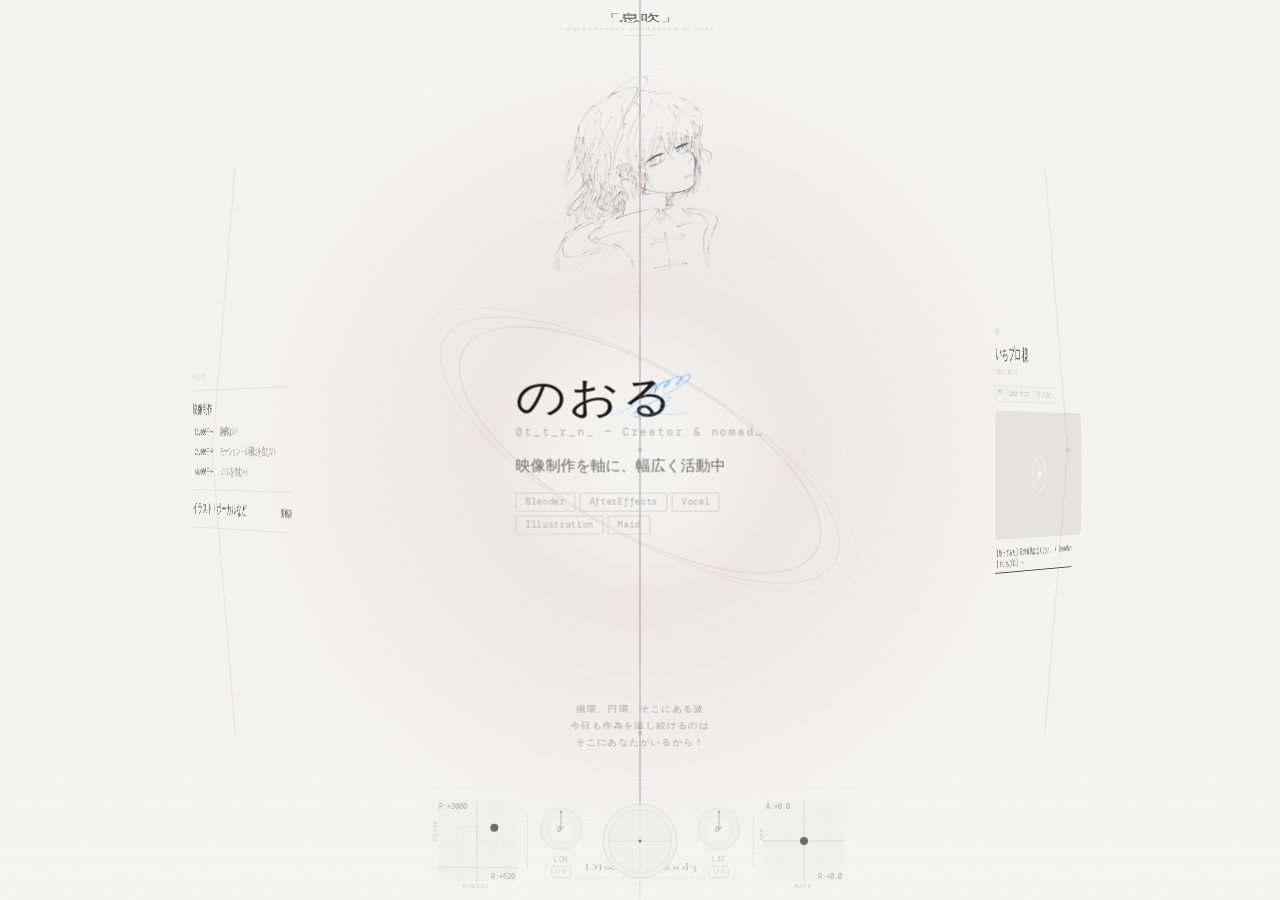
==== v/2026-04/index.html @ 6c4d7ab5 "メニュー（ダイヤルと流れ星）・実績一覧・依頼・相談・旧版を追加 - menu.js：右上の MENU ダイヤルを押すと、流れ星が画面の外から飛んできてダイヤルをくぐり、   跡に沿って項目（息吹・実績" ====
<!doctype html>
<html lang="ja">

<head>
  <meta charset="UTF-8" />
  <meta name="viewport" content="width=device-width,initial-scale=1,maximum-scale=1,user-scalable=no" />
  <title>のおる — portfolio & info</title>
  <meta name="description" content="映像制作を軸に、幅広く活動中のクリエイター「のおる」のウェブサイトです。" />

  <!-- OGP / Facebook -->
  <meta property="og:type" content="website" />
  <meta property="og:url" content="https://nolqe.github.io/Ivky/" />
  <meta property="og:title" content="のおる — portfolio & info" />
  <meta property="og:description" content="映像制作を軸に、幅広く活動中のクリエイター「のおる」のウェブサイトです。" />
  <meta property="og:image" content="https://nolqe.github.io/Ivky/images/ivky.png" />

  <!-- Twitter -->
  <meta name="twitter:card" content="summary_large_image" />
  <meta name="twitter:url" content="https://nolqe.github.io/Ivky/" />
  <meta name="twitter:title" content="のおる — portfolio & info" />
  <meta name="twitter:description" content="映像制作を軸に、幅広く活動中のクリエイター「のおる」のウェブサイトです。" />
  <meta name="twitter:image" content="https://nolqe.github.io/Ivky/images/ivky.png" />
  <style>
    @import url("https://fonts.googleapis.com/css2?family=Cormorant+Garamond:ital,wght@0,300;0,400;0,500;1,300&family=DM+Mono:wght@300;400&family=Playfair+Display:wght@400;500&display=swap");

    @font-face {
      font-family: 'Aozora Mincho Thin';
      src: url('https://cdn.leafscape.be/aozoramincho/AozoraMinchoThin_web.woff2') format('woff2');
      font-display: swap;
    }

    * {
      margin: 0;
      padding: 0;
      box-sizing: border-box;
    }

    :root {
      --bg: #f4f4f2;
      --bg2: #eeeee9;
      --border: #d4d4d0;
      --border2: #e2e2dd;
      --text: #181816;
      --text2: #6a6a65;
      --text3: #b0b0aa;
      --text4: #c8c8c2;
      --serif: "Cormorant Garamond", serif;
      --mono: "DM Mono", monospace;
    }

    html,
    body {
      background: var(--bg);
      margin: 0;
      padding: 0;
      overflow: hidden;
      height: 100%;
    }

    #app {
      position: relative;
      width: 100%;
      height: 100dvh;
      overflow: hidden;
      background: var(--bg);
      font-family: var(--serif);
      color: var(--text);
      font-size: 15px;
    }

    #app::before {
      content: "";
      position: absolute;
      inset: 0;
      z-index: 999;
      pointer-events: none;
      opacity: 0.028;
      background-image: url("data:image/svg+xml,%3Csvg viewBox='0 0 256 256' xmlns='http://www.w3.org/2000/svg'%3E%3Cfilter id='n'%3E%3CfeTurbulence type='fractalNoise' baseFrequency='0.9' numOctaves='4' stitchTiles='stitch'/%3E%3C/filter%3E%3Crect width='100%25' height='100%25' filter='url(%23n)'/%3E%3C/svg%3E");
      background-size: 128px 128px;
    }

    canvas#bg {
      position: absolute;
      inset: 0;
      width: 100%;
      height: 100%;
      pointer-events: none;
      z-index: 0;
    }

    canvas#connections {
      position: absolute;
      inset: 0;
      width: 100%;
      height: 100%;
      pointer-events: none;
      z-index: 2;
    }

    #sphere-vp {
      position: absolute;
      inset: 0;
      overflow: hidden;
      cursor: grab;
      perspective-origin: 50% 50%;
      z-index: 1;
    }

    #sphere-vp:active {
      cursor: grabbing;
    }

    #globe {
      position: absolute;
      left: 50%;
      top: 50%;
      transform-style: preserve-3d;
      width: 0;
      height: 0;
    }

    .panel {
      position: absolute;
      left: 50%;
      top: 50%;
      transform-style: preserve-3d;
      backface-visibility: hidden;
      display: flex;
      align-items: center;
      justify-content: center;
    }

    .panel-inner {
      pointer-events: auto;
      cursor: default;
    }

    h1 {
      font-family: 'Aozora Mincho Thin', "Playfair Display", var(--serif);
      font-size: clamp(32px, 7vw, 50px);
      font-weight: 100;
      letter-spacing: 0.043em;
      line-height: 1;
      white-space: nowrap;
      display: inline-block;
      transform: scaleY(0.86);
      transform-origin: center bottom;
    }

    .home-header {
      position: relative;
      display: inline-block;
    }

    .sign-img {
      position: absolute;
      top: 50%;
      left: 50%;
      transform: translate(-50%, -50%);
      height: 250%;
      /* 名前の2.5倍の高さで、はみ出すように被さる */
      width: auto;
      pointer-events: none;
      /* 下の文字は触れるようにする */
      z-index: 2;
    }

    .sub {
      font-family: var(--mono);
      font-size: clamp(9px, 2vw, 10.5px);
      color: var(--text3);
      letter-spacing: 0.18em;
      margin-top: 10px;
      white-space: nowrap;
    }

    .lead {
      font-size: clamp(13px, 3vw, 15px);
      font-weight: 300;
      color: var(--text2);
      line-height: 1.85;
      max-width: 290px;
      margin-top: 14px;
    }

    .chips {
      display: flex;
      flex-wrap: wrap;
      gap: 4px;
      max-width: 290px;
      margin-top: 12px;
    }

    .chip {
      font-family: var(--mono);
      font-size: 8.5px;
      color: var(--text3);
      border: 1px solid var(--border);
      padding: 3px 9px;
      border-radius: 2px;
      letter-spacing: 0.08em;
    }

    .sec-head {
      font-family: var(--mono);
      font-size: 8px;
      color: var(--text4);
      letter-spacing: 0.24em;
      text-transform: uppercase;
      margin-bottom: 10px;
    }

    .work-card {
      width: clamp(210px, 50vw, 250px);
    }

    .wnum {
      font-family: var(--mono);
      font-size: 9px;
      color: var(--text4);
      margin-bottom: 5px;
      letter-spacing: 0.05em;
    }

    .wname {
      font-size: clamp(15px, 4vw, 18px);
      font-weight: 400;
      margin-bottom: 5px;
      letter-spacing: -0.01em;
    }

    .wmeta {
      font-family: var(--mono);
      font-size: 8px;
      color: var(--text4);
      letter-spacing: 0.08em;
      text-transform: uppercase;
      margin: -2px 0 8px;
    }

    .wdesc {
      font-family: var(--mono);
      font-size: clamp(9px, 2vw, 10px);
      color: var(--text2);
      line-height: 1.65;
      font-weight: 300;
      margin-bottom: 10px;
    }

    .wtags {
      display: flex;
      flex-wrap: wrap;
      gap: 4px;
      margin-bottom: 10px;
    }

    .tag {
      font-family: var(--mono);
      font-size: 8.5px;
      color: var(--text3);
      border: 1px solid var(--border2);
      padding: 2px 7px;
      border-radius: 2px;
    }

    .wlinks {
      display: flex;
      flex-wrap: wrap;
      gap: 8px;
      margin-top: 10px;
    }

    .wlink,
    .wghost {
      font-family: var(--mono);
      font-size: 8.5px;
      letter-spacing: 0.08em;
      text-decoration: none;
      padding-bottom: 2px;
      max-width: 100%;
      overflow: hidden;
      text-overflow: ellipsis;
      white-space: nowrap;
      display: inline-block;
    }

    .wlink {
      color: var(--text);
      border-bottom: 1px solid var(--text);
      transition: opacity 0.2s;
    }

    .wlink:hover {
      opacity: 0.45;
    }

    .wghost {
      color: var(--text4);
      border-bottom: 1px solid var(--border);
    }

    .yt {
      aspect-ratio: 16/9;
      width: 100%;
      background: #eae9e5;
      border-radius: 6px;
      display: flex;
      align-items: center;
      justify-content: center;
      position: relative;
      overflow: hidden;
      cursor: pointer;
    }

    .yt.is-disabled {
      cursor: default;
      background: linear-gradient(135deg, #ecebe7, #e4e3df);
    }

    .yt.is-disabled .yt-play {
      border-color: rgba(24, 24, 22, 0.14);
      opacity: 0.5;
    }

    .yt.is-disabled .yt-play polygon {
      fill: rgba(24, 24, 22, 0.3);
    }

    .yt-play {
      width: 40px;
      height: 40px;
      border-radius: 50%;
      background: transparent;
      border: 1px solid rgba(24, 24, 22, 0.3);
      display: flex;
      align-items: center;
      justify-content: center;
      transition:
        transform 0.25s,
        background 0.25s,
        border-color 0.25s;
      position: relative;
      z-index: 1;
    }

    .yt:hover .yt-play {
      transform: scale(1.06);
    }

    .yt-play svg {
      margin-left: 2px;
      width: 12px;
      height: 12px;
    }

    .yt-play polygon {
      fill: rgba(24, 24, 22, 0.45);
      transition: fill 0.25s;
    }

    .yt-ph {
      display: none;
    }

    .yt iframe {
      position: absolute;
      inset: 0;
      width: 100%;
      height: 100%;
      border: 0;
      border-radius: 6px;
    }

    .yt.has-img::before {
      content: '';
      position: absolute;
      inset: 0;
      background: rgba(0, 0, 0, 0.04);
      transition: background 0.3s;
    }

    .yt.has-img:hover::before {
      background: rgba(0, 0, 0, 0);
    }

    .yt.has-img .yt-play {
      border-color: rgba(255, 255, 255, 0.85);
      background: rgba(255, 255, 255, 0.08);
      -webkit-backdrop-filter: blur(2px);
      backdrop-filter: blur(2px);
    }

    .yt.has-img .yt-play polygon {
      fill: rgba(255, 255, 255, 0.95);
    }

    .yt.has-img:hover .yt-play {
      background: rgba(255, 255, 255, 0.22);
      border-color: rgba(255, 255, 255, 1);
    }

    .note-img,
    .work-img {
      width: 100%;
      height: auto;
      border-radius: 5px;
      display: block;
    }

    .note-img {
      margin-bottom: 8px;
      margin-top: 4px;
      margin-left: auto;
      margin-right: auto;
    }

    .work-img {
      margin-bottom: 10px;
    }

    .note-stack {
      width: clamp(230px, 55vw, 270px);
    }

    .note-item {
      padding: 11px 0;
      text-align: center;
      transition: transform 0.2s;
    }

    .note-item:hover {
      transform: translateX(2px);
    }

    .ntitle {
      font-size: 15px;
      font-weight: 300;
      display: block;
      margin-bottom: 5px;
    }

    .nmeta {
      font-family: var(--mono);
      font-size: 8px;
      color: var(--text4);
      letter-spacing: 0.08em;
      margin-bottom: 5px;
    }

    .nlink {
      font-family: var(--mono);
      font-size: 8.5px;
      color: var(--text4);
      text-decoration: none;
      letter-spacing: 0.08em;
      transition: color 0.2s;
    }

    .nlink:hover {
      color: var(--text);
    }

    .nlink.is-disabled {
      pointer-events: none;
      opacity: 0.8;
    }

    .price-stack {
      width: clamp(250px, 60vw, 290px);
    }

    .pr-block {
      padding: 12px 0;
      border-bottom: 1px solid var(--border2);
    }

    .pr-block:first-child {
      border-top: 1px solid var(--border2);
    }

    .pr-group-name {
      font-size: 15px;
      font-weight: 400;
      margin-bottom: 8px;
    }

    .pr-sub-list {
      display: flex;
      flex-direction: column;
      gap: 6px;
    }

    .pr-sub-row {
      display: flex;
      align-items: baseline;
      gap: 12px;
      padding-left: 6px;
      transition: transform 0.2s;
    }

    .pr-sub-row:hover {
      transform: translateX(2px);
    }

    .pr-sub-amt {
      font-family: var(--mono);
      font-size: 10px;
      color: var(--text);
      width: 66px;
      flex-shrink: 0;
    }

    .pr-sub-desc {
      font-size: 12px;
      font-weight: 300;
      color: var(--text2);
    }

    .pr-single-row {
      display: flex;
      justify-content: space-between;
      align-items: baseline;
      gap: 14px;
      transition: transform 0.2s;
    }

    .pr-single-row:hover {
      transform: translateX(2px);
    }

    .pr-single-name {
      font-size: 15px;
      font-weight: 400;
    }

    .pr-single-amt {
      font-family: var(--mono);
      font-size: 10px;
      color: var(--text);
      white-space: nowrap;
    }

    .contact-w {
      width: clamp(250px, 60vw, 290px);
    }

    .clead {
      font-size: 14px;
      font-weight: 300;
      color: var(--text2);
      line-height: 1.85;
      margin-bottom: 18px;
    }

    .dmlink {
      font-family: var(--mono);
      font-size: 10px;
      color: var(--text);
      letter-spacing: 0.1em;
      text-decoration: none;
      border-bottom: 1px solid var(--text);
      padding-bottom: 2px;
      transition: opacity 0.2s;
    }

    .dmlink:hover {
      opacity: 0.4;
    }

    .contact-meta {
      font-family: var(--mono);
      font-size: 8px;
      color: var(--text4);
      letter-spacing: 0.08em;
      margin-top: 10px;
      line-height: 1.8;
    }

    .tpl {
      margin-top: 18px;
      padding: 16px;
      background: var(--bg2);
      border-radius: 5px;
    }

    .tpl-label {
      font-family: var(--mono);
      font-size: 7.5px;
      color: var(--text4);
      letter-spacing: 0.2em;
      text-transform: uppercase;
      margin-bottom: 10px;
    }

    .tpl-body {
      display: grid;
      grid-template-columns: 1fr 1fr;
      gap: 12px 16px;
      margin-top: 4px;
    }

    @media (max-width: 480px) {
      .tpl-body {
        grid-template-columns: 1fr;
        gap: 8px;
      }
    }

    .tpl-row {
      display: flex;
      flex-direction: column;
      gap: 3px;
    }

    .tpl-lbl {
      font-family: var(--mono);
      font-size: 8px;
      color: var(--text);
    }

    .tpl-val {
      font-size: 10px;
      color: var(--text2);
    }

    .tpl-ph {
      display: none;
    }

    .cbtn {
      font-family: var(--mono);
      font-size: 8.5px;
      color: var(--text3);
      background: none;
      border: none;
      padding: 0;
      cursor: pointer;
      margin-top: 10px;
      letter-spacing: 0.08em;
      display: block;
      transition: color 0.2s;
    }

    .cbtn:hover {
      color: var(--text);
    }

    .pole-card {
      text-align: center;
      width: 180px;
    }

    .pole-name {
      font-size: 24px;
      font-weight: 300;
      letter-spacing: -0.02em;
    }

    .pole-sub {
      font-family: var(--mono);
      font-size: 8px;
      color: var(--text3);
      letter-spacing: 0.15em;
      margin-top: 6px;
    }

    .pole-line {
      width: 28px;
      height: 1px;
      background: var(--border);
      margin: 10px auto;
    }

    .filler-card {
      width: 180px;
      text-align: center;
      opacity: 0.38;
    }

    .filler-text {
      font-family: var(--mono);
      font-size: 10px;
      color: var(--text);
      letter-spacing: 0.12em;
      line-height: 2;
    }

    /* ctrl strip */
    #ctrl-strip {
      position: absolute;
      bottom: 0;
      left: 0;
      right: 0;
      height: 118px;
      display: flex;
      align-items: center;
      justify-content: center;
      gap: 10px;
      z-index: 10;
      pointer-events: none;
      background: linear-gradient(to top, rgba(244, 244, 242, 0.8) 0%, rgba(244, 244, 242, 0) 100%);
    }

    #ctrl-strip>* {
      pointer-events: auto;
    }

    @media (max-width: 600px) {
      #ctrl-strip {
        height: 106px;
        gap: 6px;
      }
    }

    /* XY pads */
    .xy-pad {
      position: relative;
      width: 80px;
      height: 80px;
      flex-shrink: 0;
      touch-action: none;
      user-select: none;
    }

    @media (max-width: 600px) {
      .xy-pad {
        width: 64px;
        height: 64px;
      }
    }

    .xy-pad canvas {
      display: block;
      width: 100%;
      height: 100%;
      cursor: crosshair;
      border-radius: 4px;
    }

    .xy-labels {
      position: absolute;
      inset: 0;
      pointer-events: none;
    }

    .xy-l {
      position: absolute;
      font-family: var(--mono);
      font-size: 6px;
      color: var(--text4);
      letter-spacing: 0.06em;
      text-transform: uppercase;
    }

    .xy-lx {
      bottom: -9px;
      left: 50%;
      transform: translateX(-50%);
    }

    .xy-ly {
      left: -2px;
      top: 50%;
      transform: translateY(-50%) rotate(-90deg);
      transform-origin: left center;
    }

    .lfo-btn {
      font-family: var(--mono);
      font-size: 5px;
      color: var(--text4);
      background: none;
      border: 0.5px solid var(--border2);
      border-radius: 3px;
      padding: 1.5px 4px;
      cursor: pointer;
      letter-spacing: 0.06em;
      transition: all 0.2s;
    }

    .lfo-btn.active {
      color: var(--text);
      border-color: var(--text3);
      background: rgba(24, 24, 22, 0.04);
    }

    #trackball {
      position: relative;
      width: 90px;
      height: 90px;
      user-select: none;
      touch-action: none;
      flex-shrink: 0;
    }

    @media (max-width: 600px) {
      #trackball {
        width: 74px;
        height: 74px;
      }
    }

    #trackball canvas {
      display: block;
      cursor: grab;
      width: 100%;
      height: 100%;
      border-radius: 50%;
      transition: box-shadow 0.3s;
    }

    #trackball canvas:hover {
      box-shadow: 0 0 16px rgba(24, 24, 22, 0.07);
    }

    #trackball canvas:active {
      cursor: grabbing;
      box-shadow: 0 0 20px rgba(24, 24, 22, 0.1);
    }

    .sub-dial-ch {
      display: flex;
      flex-direction: column;
      align-items: center;
      gap: 2px;
      flex-shrink: 0;
    }

    .sub-dial {
      position: relative;
      width: 48px;
      height: 48px;
      user-select: none;
      touch-action: none;
    }

    @media (max-width: 600px) {
      .sub-dial {
        width: 40px;
        height: 40px;
      }
    }

    .sub-dial svg {
      display: block;
      cursor: grab;
      width: 100%;
      height: 100%;
      transition: filter 0.3s;
    }

    .sub-dial svg:hover {
      filter: drop-shadow(0 0 6px rgba(24, 24, 22, 0.06));
    }

    .sub-dial svg:active {
      cursor: grabbing;
    }

    .sub-dial-label {
      font-family: var(--mono);
      font-size: 7px;
      color: var(--text4);
      letter-spacing: 0.1em;
      text-transform: uppercase;
    }

    .sub-dial-val {
      position: absolute;
      top: 50%;
      left: 50%;
      transform: translate(-50%, -50%);
      font-family: var(--mono);
      font-size: 7px;
      color: var(--text3);
      pointer-events: none;
    }

    .ctrl-div {
      width: 0.5px;
      height: 55px;
      background: rgba(212, 212, 208, 0.4);
      flex-shrink: 0;
      align-self: center;
    }
  </style>
</head>

<body>
  <div id="app">
    <canvas id="bg"></canvas>
    <canvas id="connections"></canvas>
    <div id="sphere-vp">
      <div id="globe"></div>
    </div>
    <div id="ctrl-strip">
      <div class="xy-pad" id="pad-L">
        <canvas id="padL-c"></canvas>
        <div class="xy-labels">
          <span class="xy-l xy-lx">Radius</span><span class="xy-l xy-ly">Persp</span>
        </div>
      </div>
      <div class="ctrl-div"></div>
      <div class="sub-dial-ch">
        <div class="sub-dial" id="sd-x">
          <svg viewBox="0 0 48 48" id="sd-x-svg">
            <circle cx="24" cy="24" r="21" fill="#f0f0ee" stroke="#d8d8d4" stroke-width="0.4" />
            <g id="sd-x-knurl"></g>
            <circle cx="24" cy="24" r="13" fill="#f4f4f2" stroke="#dcdcd8" stroke-width="0.3" />
            <circle cx="24" cy="24" r="1.2" fill="var(--text4)" />
            <g id="sd-x-needle">
              <line x1="24" y1="24" x2="24" y2="6" stroke="var(--text3)" stroke-width="0.8" stroke-linecap="round" />
              <circle cx="24" cy="7" r="1.2" fill="var(--text3)" />
            </g>
          </svg>
          <div class="sub-dial-val" id="sd-x-val">0°</div>
        </div>
        <div class="sub-dial-label">Lon</div>
      </div>
      <div id="trackball">
        <canvas id="tb-canvas" width="180" height="180"></canvas>
      </div>
      <div class="sub-dial-ch">
        <div class="sub-dial" id="sd-y">
          <svg viewBox="0 0 48 48" id="sd-y-svg">
            <circle cx="24" cy="24" r="21" fill="#f0f0ee" stroke="#d8d8d4" stroke-width="0.4" />
            <g id="sd-y-knurl"></g>
            <circle cx="24" cy="24" r="13" fill="#f4f4f2" stroke="#dcdcd8" stroke-width="0.3" />
            <circle cx="24" cy="24" r="1.2" fill="var(--text4)" />
            <g id="sd-y-needle">
              <line x1="24" y1="24" x2="24" y2="6" stroke="var(--text3)" stroke-width="0.8" stroke-linecap="round" />
              <circle cx="24" cy="7" r="1.2" fill="var(--text3)" />
            </g>
          </svg>
          <div class="sub-dial-val" id="sd-y-val">0°</div>
        </div>
        <div class="sub-dial-label">Lat</div>
      </div>
      <div class="ctrl-div"></div>
      <div class="xy-pad" id="pad-R">
        <canvas id="padR-c"></canvas>
        <div class="xy-labels">
          <span class="xy-l xy-lx">Rate</span><span class="xy-l xy-ly">Amp</span>
        </div>
      </div>
    </div>
  </div>
  <script>
    // ====== 配置の順番について ======
    // 要素は配列の「上から順番」に、以下の指定エリアへと配置されていきます。
    // [1番目] 北極 (1個)
    // [2〜5番目] 上の輪 (4個)
    // [6〜11番目] 赤道 (最も外側の輪・6個)
    // [12〜15番目] 下の輪 (4個)
    // [16番目] 南極 (1個)
    // --------------------------------
    // 【入れ替えの方法】配列内の {} ごと切り取り、別の行にペーストするだけで順序を変更できます。

    const SLOTS = [
      // —— [1] 北極 (一番上) ——
      { type: "pole", name: "「息吹」", sub: "のおる(nolqe)-portfolio & info" },
      { type: "note", img: "./images/icon.png", },
      {
        type: "work",
        name: "Krush 様",
        status: "Video Works",
        tags: ["MV", "Blender", "Lyric Motion", "歌ってみた"],
        ytId: "RTY3UJ6UmOw",
        links: [{ label: "キャリバー / ばぁう(cover.)", url: "https://youtu.be/RTY3UJ6UmOw?si=VWETlyy4AvGkkkpA" }],
      },
      {
        type: "note",
        title: "UTAU-死乃のぺ　れんたん風単独音",
        meta: "音声ライブラリ",
        url: "https://n00l3.fanbox.cc/posts/11664011",
        linkLabel: "配布ページ →",
        img: "./images/nope.png",
      },
      {
        type: "note",
        title: "nolqe-情報整理ツール",
        meta: "Chrome拡張機能",
        url: "https://note.com/nolqe/n/n6edf38ec361f",
        linkLabel: "noteで見る →",
        img: "./images/nolqe.png",
      },
      {
        type: "home",
        name: "のおる",
        signImg: "./images/sign.png",
        handle: "@t_t_r_n_",
        role: "Creator & nomad…",
        lead: "映像制作を軸に、幅広く活動中",
        chips: ["Blender", "AfterEffects", "Vocal", "Illustration", "Maid"],
      },
      {
        type: "work",
        name: "いちプロ 様",
        status: "Video Works",
        tags: ["MV", "Lyric Motion", "歌ってみた"],
        ytId: "raK3qEc7G2Y",
        links: [{ label: "【歌ってみた】君の彼氏になりたい。 / SnowMan \n【＃いちプロ】", url: "https://youtu.be/raK3qEc7G2Y?si=LwQK9ySFzm_q9dGB" }],
      },
      {
        type: "work",
        name: "Krush 様",
        status: "Video Works",
        tags: ["MV", "Blender", "Lyric Motion"],
        ytId: "IEjHbilyqbM",
        links: [{ label: "I&U / Krush", url: "https://www.youtube.com/watch?v=IEjHbilyqbM" }],
      },
      {
        type: "work",
        name: "ノンストップメドれ！",
        status: "Video works",
        desc: "透明度 名義にて、3:52~4:12のパートを担当",
        tags: ["MV", "Vocaloid", "Lyric Motion"],
        ytId: "aPpe4zBk3OQ",
        links: [{ label: "ノンストップメドれ！【MV】-また切ない世界を生きる", url: "https://youtu.be/aPpe4zBk3OQ?si=0o_fPp8y8t2Oeqjx&t=231" }],
      },
      {
        type: "note",
        title: "旧：依頼詳細記事",
        url: "https://note.com/nolqe/n/n083ab727b8a3?sub_rt=share_sb",
        linkLabel: "noteで見る →",
      },
      {
        type: "price",
        title: "料金目安",
        items: [
          {
            isGroup: true,
            name: "映像制作",
            subs: [
              { amount: "15,000円〜", desc: "静的なMV" },
              { amount: "25,000円〜", desc: "モーション・2D演出を含むMV" },
              { amount: "40,000円〜", desc: "3DCGを含むMV" },
            ]
          },
          {
            isGroup: false,
            name: "イラスト / ボーカルなど",
            amount: "要相談"
          }
        ]
      },
      {
        type: "filler",
        lines: ["循環、円環、そこにある波", "今日も作為を溢し続けるのは", "そこにあなたがいるから！"],
      },
      {
        type: "work",
        name: "歌宵花瑠 様",
        status: "Video Works",
        tags: ["MV", "Vocaloid", "Lyric Motion"],
        ytId: "MqjxINp7VjQ",
        links: [{ label: "Sunny Notes (feat.初音ミク) / 歌宵花瑠", url: "https://youtu.be/MqjxINp7VjQ?si=ecOMgr6F5R5wsuFw" }],
      },
      { type: "note", title: "人工言語-Sepnahqol", img: "./images/sep.png", meta: "" },
      {
        type: "contact",
        title: "Contact",
        data: {
          lead: "ご依頼・ご相談はXのDM等へ！\n規模や予算は問いません。\n納品後、銀行振込またはPayPayにてお支払い。",
          dmUrl: "https://x.com/t_t_r_n_",
          dmLabel: "X でDMを送る →",
          template: [
            { label: "依頼内容", ph: "映像制作・イラストなど" },
            { label: "予算目安", ph: "未定でも可" },
            { label: "納期目安", ph: "〇月〇日ごろまで" },
            { label: "素材・仕様", ph: "音源あり・イラスト手配中など" },
            { label: "クレジット", ph: "希望の名義、または不要" },
            { label: "支払い方法", ph: "銀行振込 / PayPay" },
            { label: "自由記述", ph: "イメージ・参考URLなど" },
          ]
        }
      },
      { type: "pole", name: "Discord : n00l3", sub: "yamasakiryo0328@gmail.com" },
    ];
    const RING_DEF = [
      { count: 1, lat: 1.22 },
      { count: 4, lat: 0.61 },
      { count: 6, lat: 0 },
      { count: 4, lat: -0.61 },
      { count: 1, lat: -1.22 },
    ];
    let P = {
      radiusBase: 520,
      radius: 520,
      perspective: 3000,
      friction: 0.995,
      speed: 1.2,
      lfoRate: 0,
      lfoAmp: 0,
      hue: 0,
      noise: 0,
    };
    let Q = [1, 0, 0, 0];
    function qMul(a, b) {
      return [
        a[0] * b[0] - a[1] * b[1] - a[2] * b[2] - a[3] * b[3],
        a[0] * b[1] + a[1] * b[0] + a[2] * b[3] - a[3] * b[2],
        a[0] * b[2] - a[1] * b[3] + a[2] * b[0] + a[3] * b[1],
        a[0] * b[3] + a[1] * b[2] - a[2] * b[1] + a[3] * b[0],
      ];
    }
    function qN(q) {
      const l = Math.hypot(...q);
      return q.map((v) => v / l);
    }
    function qAx(x, y, z, a) {
      const s = Math.sin(a / 2),
        c = Math.cos(a / 2);
      return qN([c, x * s, y * s, z * s]);
    }
    function qM(q) {
      const [w, x, y, z] = q;
      return [
        1 - 2 * (y * y + z * z),
        2 * (x * y - w * z),
        2 * (x * z + w * y),
        2 * (x * y + w * z),
        1 - 2 * (x * x + z * z),
        2 * (y * z - w * x),
        2 * (x * z - w * y),
        2 * (y * z + w * x),
        1 - 2 * (x * x + y * y),
      ];
    }
    function mA(m, v) {
      return [
        m[0] * v[0] + m[1] * v[1] + m[2] * v[2],
        m[3] * v[0] + m[4] * v[1] + m[5] * v[2],
        m[6] * v[0] + m[7] * v[1] + m[8] * v[2],
      ];
    }
    function aR(dx, dy) {
      if (Math.abs(dx) > 1e-4) Q = qN(qMul(qAx(0, 1, 0, dx), Q));
      if (Math.abs(dy) > 1e-4) Q = qN(qMul(qAx(1, 0, 0, dy), Q));
    }
    function esc(s) {
      if (s == null) return "";
      const d = document.createElement("div");
      d.textContent = String(s);
      return d.innerHTML.replace(/\n/g, "<br>");
    }
    function ytB(id, customImg) {
      const c = id ? "yt" : "yt is-disabled";

      let bgStyle = "";
      if (customImg) {
        bgStyle = `style="background-image: url('${esc(customImg)}'); background-size: contain; background-position: center; background-repeat: no-repeat; background-color: transparent;"`;
      } else if (id) {
        bgStyle = `style="background-image: url('https://img.youtube.com/vi/${id}/maxresdefault.jpg'); background-size: cover; background-position: center;"`;
      }

      const classStr = (customImg || id) ? `${c} has-img` : c;
      return `<div class="${classStr}" ${bgStyle} data-yt="${esc(id || '')}" ${id ? 'onclick="loadYT(this)"' : ''}><div class="yt-play"><svg width="12" height="12" viewBox="0 0 14 14" fill="none"><polygon points="3,1 13,7 3,13"/></svg></div></div>`;
    }
    function slotHTML(s) {
      switch (s.type) {
        case "pole":
          return `<div class="pole-card"><div class="pole-name">${esc(s.name || "")}</div><div class="pole-sub">${esc(s.sub || "")}</div><div class="pole-line"></div></div>`;
        case "home": {
          const chipsHtml = (s.chips || []).length > 0 ? `<div class="chips">${s.chips.map((c) => `<span class="chip">${esc(c)}</span>`).join("")}</div>` : "";
          const signHtml = s.signImg ? `<img src="${esc(s.signImg)}" class="sign-img" loading="lazy">` : "";
          return `<div style="max-width:320px"><div class="home-header"><h1>${esc(s.name || "")}</h1>${signHtml}</div><div class="sub">${esc(s.handle || "")} — ${esc(s.role || "")}</div><p class="lead">${esc(s.lead || "")}</p>${chipsHtml}</div>`;
        }
        case "work": {
          _wN++;
          const wNum = `<div class="wnum">${String(_wN).padStart(2, '0')}</div>`;
          const st = s.status ? `<div class="wmeta">${esc(s.status)}</div>` : "";
          const lk = (s.links || []).length > 0 ? `<div class="wlinks">${s.links.map((l) => (l.url ? `<a href="${esc(l.url)}" class="wlink" target="_blank">${esc(l.label)} →</a>` : `<span class="wghost">${esc(l.label)}</span>`)).join("")}</div>` : "";
          const tagsHtml = (s.tags || []).length > 0 ? `<div class="wtags">${s.tags.map((t) => `<span class="tag">${esc(t)}</span>`).join("")}</div>` : "";

          let mediaHtml = "";
          if (s.ytId) {
            mediaHtml = ytB(s.ytId, s.img);
          } else if (s.img) {
            mediaHtml = `<img src="${esc(s.img)}" class="work-img" loading="lazy">`;
          } else if ("ytId" in s) {
            mediaHtml = ytB("");
          }

          return `<div class="work-card">${wNum}<div class="wname">${esc(s.name || "")}</div>${st}<div class="wdesc">${esc(s.desc || "")}</div>${tagsHtml}${mediaHtml}${lk}</div>`;
        }
        case "note": {
          const linkHtml = s.url
            ? `<a href="${esc(s.url)}" class="nlink" target="_blank">${esc(s.linkLabel || "リンクを開く →")}</a>`
            : "";
          const imgHtml = s.img ? `<img src="${esc(s.img)}" class="note-img" loading="lazy">` : "";
          return `<div class="note-stack"><div class="note-item"><span class="ntitle">${esc(s.title || "")}</span>${s.meta ? `<div class="nmeta">${esc(s.meta)}</div>` : ""}${imgHtml}${linkHtml}</div></div>`;
        }
        case "price": {
          const items = s.items || [];
          return `<div><div class="sec-head">${esc(s.title || "Price")}</div><div class="price-stack">` +
            items.map(p => {
              if (p.isGroup) {
                const subsHtml = (p.subs || []).map(sub =>
                  `<div class="pr-sub-row"><div class="pr-sub-amt">${esc(sub.amount)}</div><div class="pr-sub-desc">${esc(sub.desc)}</div></div>`
                ).join("");
                return `<div class="pr-block"><div class="pr-group-name">${esc(p.name)}</div><div class="pr-sub-list">${subsHtml}</div></div>`;
              } else {
                return `<div class="pr-block"><div class="pr-single-row"><div class="pr-single-name">${esc(p.name)}</div><div class="pr-single-amt">${esc(p.amount)}</div></div></div>`;
              }
            }).join("") +
            `</div></div>`;
        }
        case "contact": {
          const c = s.data || {};
          const tpl = c.template || [];
          const tb = tpl.map((t) => `<div class="tpl-row"><span class="tpl-lbl">${esc(t.label)}</span><span class="tpl-val">${esc(t.ph)}</span></div>`).join("");
          const tp = tpl.map((t) => t.label + "：").join("\n");
          return `<div><div class="sec-head">${esc(s.title || "Contact")}</div><div class="contact-w"><p class="clead">${esc(c.lead || "")}</p><a href="${esc(c.dmUrl || "#")}" class="dmlink" target="_blank">${esc(c.dmLabel || "DMを送る →")}</a><div class="tpl"><div class="tpl-label">依頼テンプレート（任意）</div><div class="tpl-body">${tb}</div><button class="cbtn" data-tpl="${esc(tp)}">コピーする ↗</button></div></div></div>`;
        }
        case "filler":
          return `<div class="filler-card"><div class="filler-text">${(s.lines || []).map((l) => esc(l)).join("<br>")}</div></div>`;
        default:
          return "";
      }
    }
    const globe = document.getElementById("globe"),
      vp = document.getElementById("sphere-vp");
    let pE = [];
    let _wN = 0;
    function buildGlobe() {
      globe.innerHTML = "";
      pE = [];
      _wN = 0;
      let idx = 0;
      RING_DEF.forEach((ring) => {
        for (let i = 0; i < ring.count; i++) {
          if (idx >= SLOTS.length) return;
          const lon = (i / ring.count) * Math.PI * 2,
            lat = ring.lat,
            s = SLOTS[idx++];
          const bp = [
            Math.cos(lat) * Math.sin(lon),
            Math.sin(lat),
            Math.cos(lat) * Math.cos(lon),
          ];
          const el = document.createElement("div");
          el.className = "panel";
          el.innerHTML = `<div class="panel-inner">${slotHTML(s)}</div>`;
          globe.appendChild(el);
          pE.push({ el, bp });
        }
      });
    }
    buildGlobe();
    // precompute edges: connect panels whose base positions are close on sphere
    const edges = [];
    for (let i = 0; i < pE.length; i++)
      for (let j = i + 1; j < pE.length; j++) {
        const d =
          pE[i].bp[0] * pE[j].bp[0] +
          pE[i].bp[1] * pE[j].bp[1] +
          pE[i].bp[2] * pE[j].bp[2]; // dot product = cos(angle)
        if (d > 0.55) edges.push([i, j]); // ~56° threshold
      }
    const conC = document.getElementById("connections"),
      conX = conC.getContext("2d");
    function drawConnections(mat, r) {
      const dpr = devicePixelRatio || 1,
        W = (conC.width = conC.offsetWidth * dpr),
        H = (conC.height = conC.offsetHeight * dpr);
      conX.clearRect(0, 0, W, H);
      const cx = W / 2,
        cy = H / 2,
        h = P.hue;
      // project each panel to screen coords
      const proj = pE.map((p) => {
        const [wx, wy, wz] = mA(mat, p.bp);
        return { x: cx + wx * r * dpr, y: cy - wy * r * dpr, wz };
      });
      edges.forEach(([i, j]) => {
        const a = proj[i],
          b = proj[j];
        const minZ = Math.min(a.wz, b.wz);
        if (minZ < -0.3) return;
        const alpha = Math.max(0, Math.min(0.35, (minZ + 0.3) * 0.55));
        conX.beginPath();
        conX.moveTo(a.x, a.y);
        conX.lineTo(b.x, b.y);
        conX.strokeStyle = `hsla(${h + 15},18%,62%,${alpha.toFixed(3)})`;
        conX.lineWidth = dpr * 1.1;
        conX.stroke();
        [a, b].forEach((p) => {
          if (p.wz > 0.1) {
            conX.beginPath();
            conX.arc(p.x, p.y, dpr * 2.2, 0, Math.PI * 2);
            conX.fillStyle = `hsla(${h + 15},18%,62%,${(alpha * 0.7).toFixed(3)})`;
            conX.fill();
          }
        });
      });
    }
    globe.addEventListener("click", (e) => {
      const b = e.target.closest(".cbtn[data-tpl]");
      if (!b) return;
      navigator.clipboard.writeText(b.dataset.tpl).then(() => {
        b.textContent = "コピーしました ✓";
        setTimeout(() => (b.textContent = "コピーする ↗"), 1500);
      });
    });
    window.loadYT = (el) => {
      const id = el.dataset.yt;
      if (!id) return;
      el.innerHTML = `<iframe src="https://www.youtube-nocookie.com/embed/${id}?autoplay=1&rel=0" allow="autoplay;encrypted-media" allowfullscreen></iframe>`;
    };
    // ══════════════════ PANEL FOCUS ══════════════════
    function slerpQ(a, b, t) {
      let dot = a[0] * b[0] + a[1] * b[1] + a[2] * b[2] + a[3] * b[3];
      if (dot < 0) { b = b.map(v => -v); dot = -dot; }
      if (dot > 0.9995) return qN(a.map((v, i) => v + t * (b[i] - v)));
      const theta = Math.acos(Math.min(1, dot));
      const sinT = Math.sin(theta);
      const wa = Math.sin((1 - t) * theta) / sinT;
      const wb = Math.sin(t * theta) / sinT;
      return qN(a.map((v, i) => v * wa + b[i] * wb));
    }
    let focusAnim = null;
    function animateToQ(tQ) {
      if (iId) { cancelAnimationFrame(iId); iId = null; }
      if (focusAnim) { cancelAnimationFrame(focusAnim); }
      const sQ = [...Q], t0 = performance.now(), dur = 650;
      function step() {
        const t = Math.min(1, (performance.now() - t0) / dur);
        const ease = 1 - Math.pow(1 - t, 3);
        Q = slerpQ(sQ, tQ, ease);
        tick();
        if (t < 1) focusAnim = requestAnimationFrame(step);
        else focusAnim = null;
      }
      focusAnim = requestAnimationFrame(step);
    }
    function focusPanel(idx) {
      resetIdle();
      const w = mA(qM(Q), pE[idx].bp);
      const axLen = Math.hypot(w[1], -w[0]);
      if (axLen < 0.001) return;
      const angle = Math.acos(Math.max(-1, Math.min(1, w[2])));
      if (angle < 0.05) return;
      const dQ = qAx(w[1] / axLen, -w[0] / axLen, 0, angle);
      animateToQ(qN(qMul(dQ, Q)));
    }
    let clkX = 0, clkY = 0;
    globe.addEventListener("pointerdown", (e) => { clkX = e.clientX; clkY = e.clientY; });
    globe.addEventListener("click", (e) => {
      if (Math.hypot(e.clientX - clkX, e.clientY - clkY) > 5) return;
      if (e.target.closest("a, button, .yt, iframe")) return;
      const panel = e.target.closest(".panel");
      if (!panel) return;
      const idx = pE.findIndex(p => p.el === panel);
      if (idx >= 0) focusPanel(idx);
    });
    // ══════════════════ BACKGROUND ══════════════════
    const bgC = document.getElementById("bg"),
      bx = bgC.getContext("2d");
    let hP = 0;
    function hsl(h, s, l, a) {
      return `hsla(${h},${s}%,${l}%,${a})`;
    }
    function drawBg() {
      const dpr = devicePixelRatio || 1,
        W = (bgC.width = bgC.offsetWidth * dpr),
        H = (bgC.height = bgC.offsetHeight * dpr);
      bx.clearRect(0, 0, W, H);
      const cx = W / 2,
        cy = H / 2,
        mn = Math.min(W, H),
        h = P.hue,
        ns = P.noise,
        nj = () => ns * (Math.random() - 0.5) * mn * 0.02;
      const rN = P.radius / 520,
        rateN = P.lfoRate,
        ampN = P.lfoAmp;
      const hAmp = mn * (0.12 + Math.min(Math.abs(rateN), 4) * 0.06),
        hDir = rateN >= 0 ? 1 : -1;
      const hTurns = Math.abs(rateN) * 1.2;
      // persp→ring tilt angle: map persp(-300..8000) to ring angle(0.8..-0.2)
      const pNorm = (P.perspective + 300) / (8000 + 300); // 0..1
      const ringTiltBase = 0.8 - pNorm * 1.0; // ~0.8 at min persp, ~-0.2 at max
      const ringR = mn * (0.15 + Math.min(Math.abs(rN), 2.5) * 0.1),
        ringNeg = rN < 0;
      const bA = 0.42 + Math.min(Math.abs(ampN), 2) * 0.2;
      // glow
      const gR = mn * (0.35 + Math.abs(rN) * 0.12);
      const glow = bx.createRadialGradient(cx, cy, mn * 0.04, cx, cy, gR);
      glow.addColorStop(0, hsl(h, 20, 92, 0));
      glow.addColorStop(0.3, hsl(h, 30, 78, 0.22 + Math.abs(ampN) * 0.1));
      glow.addColorStop(0.7, hsl(h, 20, 85, 0.12));
      glow.addColorStop(1, hsl(h, 10, 95, 0));
      bx.fillStyle = glow;
      bx.fillRect(0, 0, W, H);
      // helix
      for (let s = 0; s < 2; s++) {
        const off = s * Math.PI;
        bx.beginPath();
        for (let i = 0; i <= 260; i++) {
          const t = i / 260,
            y = (t - 0.5) * H * 1.2 + cy + nj(),
            a =
              hTurns > 0.01
                ? t * hTurns * Math.PI * 2 * hDir + hP * 0.42 + off
                : off,
            x = cx + Math.sin(a) * hAmp + nj();
          i === 0 ? bx.moveTo(x, y) : bx.lineTo(x, y);
        }
        bx.strokeStyle = hsl(h + s * 15, 18, 72, s === 0 ? bA : bA * 0.7);
        bx.lineWidth = dpr * (1.3 + s * 0.2);
        bx.stroke();
      }
      const rc = Math.max(8, Math.round(12 + Math.abs(rateN) * 5));
      for (let i = 0; i < rc; i++) {
        const t = (i + 0.5) / rc,
          y = (t - 0.5) * H * 1.2 + cy,
          a1 =
            hTurns > 0.01 ? t * hTurns * Math.PI * 2 * hDir + hP * 0.42 : 0,
          a2 = a1 + Math.PI,
          avg = (Math.cos(a1) + Math.cos(a2)) / 2;
        if (avg > -0.55) {
          bx.beginPath();
          bx.moveTo(cx + Math.sin(a1) * hAmp + nj(), y + nj());
          bx.lineTo(cx + Math.sin(a2) * hAmp + nj(), y + nj());
          bx.strokeStyle = hsl(h + 10, 12, 76, 0.06 + (avg + 1) * 0.07);
          bx.lineWidth = dpr * 0.7;
          bx.stroke();
        }
      }
      // rings — diagonal, persp-linked tilt
      const phase = hP * 0.15;
      bx.save();
      bx.translate(cx, cy);
      bx.rotate(0.52);
      for (let ring = 0; ring < 3; ring++) {
        const sc = 0.92 + ring * 0.1,
          ti = ringTiltBase * (1 - ring * 0.08) * (ringNeg ? -1 : 1);
        const alpha = ringNeg
          ? 0.28 + ring * 0.04
          : 0.18 + Math.abs(rN) * 0.06 - ring * 0.02;
        const rH = ringNeg ? h + 180 : h + ring * 8;
        bx.beginPath();
        if (ringNeg) bx.setLineDash([dpr * 6, dpr * 4]);
        else bx.setLineDash([]);
        for (let i = 0; i <= 120; i++) {
          const a = (i / 120) * Math.PI * 2 + phase + ring * 0.2,
            rx = Math.cos(a) * ringR * sc + nj(),
            ry = Math.sin(a) * ringR * sc * ti + nj();
          i === 0 ? bx.moveTo(rx, ry) : bx.lineTo(rx, ry);
        }
        bx.closePath();
        bx.strokeStyle = hsl(rH, 15, 74, alpha);
        bx.lineWidth = dpr * (ring === 0 ? 1.8 : ring === 1 ? 1.2 : 0.6);
        bx.stroke();
      }
      bx.setLineDash([]);
      bx.restore();
    }
    // ══════════════════ TRACKBALL ══════════════════
    const tbC = document.getElementById("tb-canvas"),
      tx = tbC.getContext("2d");
    function drawTb() {
      const s = tbC.width / 2,
        cx = s,
        cy = s,
        r = s * 0.82,
        mat = qM(Q);
      tx.clearRect(0, 0, s * 2, s * 2);
      tx.beginPath();
      tx.arc(cx, cy, r, 0, Math.PI * 2);
      tx.fillStyle = "#f0f0ee";
      tx.fill();
      tx.strokeStyle = "#d0d0cc";
      tx.lineWidth = 1;
      tx.stroke();
      const lines = [[], [], []];
      for (let i = 0; i <= 60; i++) {
        const a = (i / 60) * Math.PI * 2;
        lines[0].push([Math.cos(a), 0, Math.sin(a)]);
        lines[1].push([0, Math.cos(a), Math.sin(a)]);
        lines[2].push([Math.cos(a), Math.sin(a), 0]);
      }
      [
        "rgba(24,24,22,0.12)",
        "rgba(24,24,22,0.08)",
        "rgba(24,24,22,0.08)",
      ].forEach((col, li) => {
        tx.beginPath();
        let st = false;
        lines[li].forEach((p) => {
          const [wx, wy, wz] = mA(mat, p),
            x = cx + wx * r * 0.85,
            y = cy - wy * r * 0.85;
          if (wz > -0.1) {
            if (!st) {
              tx.moveTo(x, y);
              st = true;
            } else tx.lineTo(x, y);
          } else st = false;
        });
        tx.strokeStyle = col;
        tx.lineWidth = 1.2;
        tx.stroke();
      });
      tx.beginPath();
      tx.arc(cx, cy, 3, 0, Math.PI * 2);
      tx.fillStyle = "rgba(24,24,22,0.5)";
      tx.fill();
    }
    // ══════════════════ RENDER ══════════════════
    function tick() {
      const r = P.radius;
      vp.style.perspective = P.perspective + "px";
      globe.style.transform = "translateX(-50%) translateY(-50%)";
      const mat = qM(Q);
      pE.forEach((p) => {
        const [wx, wy, wz] = mA(mat, p.bp);
        const x = wx * r,
          y = -wy * r,
          z = -(1 - wz) * r * 0.86;
        const rY = (Math.atan2(wx, wz) * 180) / Math.PI,
          rX = (-Math.asin(Math.max(-1, Math.min(1, wy))) * 180) / Math.PI;
        const vis = wz > -0.78,
          dm = (wz + 1) / 2,
          op = vis ? 0.16 + dm * 0.84 : 0,
          sc = 0.8 + dm * 0.2;
        p.el.style.transform = `translate(-50%,-50%) translate3d(${x.toFixed(1)}px,${y.toFixed(1)}px,${z.toFixed(1)}px) rotateY(${rY.toFixed(2)}deg) rotateX(${rX.toFixed(2)}deg) scale(${sc.toFixed(3)})`;
        p.el.style.opacity = op.toFixed(3);
        p.el.style.filter = `blur(${((1 - dm) * 1.4).toFixed(2)}px)`;
        p.el.style.pointerEvents = wz > 0.12 ? "auto" : "none";
        p.el.style.zIndex = String(Math.round(dm * 1000));
      });
      hP = Math.atan2(
        2 * (Q[0] * Q[2] + Q[1] * Q[3]),
        1 - 2 * (Q[2] * Q[2] + Q[3] * Q[3]),
      );
      drawBg();
      drawTb();
      drawConnections(mat, r);
    }
    // ══════════════════ KNURLS ══════════════════
    ["sd-x", "sd-y"].forEach((id) => {
      const g = document.getElementById(id + "-knurl");
      for (let i = 0; i < 36; i++) {
        const a = (i / 36) * Math.PI * 2,
          l = document.createElementNS("http://www.w3.org/2000/svg", "line");
        l.setAttribute("x1", 24 + 19 * Math.cos(a));
        l.setAttribute("y1", 24 + 19 * Math.sin(a));
        l.setAttribute("x2", 24 + 21 * Math.cos(a));
        l.setAttribute("y2", 24 + 21 * Math.sin(a));
        l.setAttribute("stroke", "#d0d0cc");
        l.setAttribute("stroke-width", "0.3");
        g.appendChild(l);
      }
    });
    // ══════════════════ XY PAD SYSTEM ══════════════════
    function createPad(canvasId, xDef, yDef) {
      const cv = document.getElementById(canvasId),
        cx = cv.getContext("2d");
      let dragging = false;
      function draw() {
        const dpr = devicePixelRatio || 1,
          w = (cv.width = cv.offsetWidth * dpr),
          h = (cv.height = cv.offsetHeight * dpr);
        cx.clearRect(0, 0, w, h);
        cx.fillStyle = "rgba(240,240,238,0.7)";
        cx.fillRect(0, 0, w, h);
        // zero lines
        const zx = ((0 - xDef.min) / (xDef.max - xDef.min)) * w,
          zy = (1 - (0 - yDef.min) / (yDef.max - yDef.min)) * h;
        cx.strokeStyle = "rgba(24,24,22,0.1)";
        cx.lineWidth = dpr * 0.8;
        if (xDef.min < 0 && xDef.max > 0) {
          cx.beginPath();
          cx.moveTo(zx, 0);
          cx.lineTo(zx, h);
          cx.stroke();
        }
        if (yDef.min < 0 && yDef.max > 0) {
          cx.beginPath();
          cx.moveTo(0, zy);
          cx.lineTo(w, zy);
          cx.stroke();
        }
        // light grid
        cx.strokeStyle = "rgba(212,212,208,0.2)";
        cx.lineWidth = dpr * 0.3;
        for (let i = 1; i < 4; i++) {
          cx.beginPath();
          cx.moveTo((w * i) / 4, 0);
          cx.lineTo((w * i) / 4, h);
          cx.stroke();
          cx.beginPath();
          cx.moveTo(0, (h * i) / 4);
          cx.lineTo(w, (h * i) / 4);
          cx.stroke();
        }
        // dot
        const fx = (xDef.get() - xDef.min) / (xDef.max - xDef.min),
          fy = 1 - (yDef.get() - yDef.min) / (yDef.max - yDef.min);
        const dx = fx * w,
          dy = fy * h;
        cx.setLineDash([dpr * 2, dpr * 2]);
        cx.strokeStyle = "rgba(24,24,22,0.08)";
        cx.lineWidth = dpr * 0.4;
        cx.beginPath();
        cx.moveTo(dx, 0);
        cx.lineTo(dx, h);
        cx.moveTo(0, dy);
        cx.lineTo(w, dy);
        cx.stroke();
        cx.setLineDash([]);
        cx.beginPath();
        cx.arc(dx, dy, dpr * 4, 0, Math.PI * 2);
        cx.fillStyle = "rgba(24,24,22,0.6)";
        cx.fill();
        cx.font = `${dpr * 7}px 'DM Mono',monospace`;
        cx.fillStyle = "rgba(24,24,22,0.3)";
        cx.textAlign = "right";
        cx.fillText(xDef.fmt(xDef.get()), w - dpr * 2, h - dpr * 2);
        cx.textAlign = "left";
        cx.fillText(yDef.fmt(yDef.get()), dpr * 2, dpr * 8);
      }
      function fromEvent(e) {
        const r = cv.getBoundingClientRect(),
          px = (e.touches ? e.touches[0].clientX : e.clientX) - r.left,
          py = (e.touches ? e.touches[0].clientY : e.clientY) - r.top;
        let xv =
          xDef.min +
          Math.max(0, Math.min(1, px / r.width)) * (xDef.max - xDef.min);
        let yv =
          yDef.max -
          Math.max(0, Math.min(1, py / r.height)) * (yDef.max - yDef.min);
        if (
          xDef.min < 0 &&
          xDef.max > 0 &&
          Math.abs(xv) < (xDef.max - xDef.min) * 0.03
        )
          xv = 0;
        if (
          yDef.min < 0 &&
          yDef.max > 0 &&
          Math.abs(yv) < (yDef.max - yDef.min) * 0.03
        )
          yv = 0;
        xDef.set(xv);
        yDef.set(yv);
        draw();
        tick();
      }
      cv.addEventListener("mousedown", (e) => {
        dragging = true;
        fromEvent(e);
        e.preventDefault();
        e.stopPropagation();
      });
      cv.addEventListener(
        "touchstart",
        (e) => {
          dragging = true;
          fromEvent(e);
          e.preventDefault();
          e.stopPropagation();
        },
        { passive: false },
      );
      cv.addEventListener("dblclick", () => {
        if (xDef.min < 0) xDef.set(0);
        if (yDef.min < 0) yDef.set(0);
        draw();
        tick();
      });
      // return {draw, dragging getter, fromEvent}
      return {
        draw,
        isDragging: () => dragging,
        move: (e) => {
          if (dragging) fromEvent(e);
        },
        end: () => {
          dragging = false;
        },
      };
    }
    const padL = createPad(
      "padL-c",
      {
        min: -1200,
        max: 1200,
        get: () => P.radiusBase,
        set: (v) => {
          P.radiusBase = v;
        },
        fmt: (v) => "R:" + (v >= 0 ? "+" : "") + Math.round(v),
      },
      {
        min: -1000,
        max: 5000,
        get: () => P.perspective,
        set: (v) => {
          P.perspective = v;
        },
        fmt: (v) => "P:" + (v >= 0 ? "+" : "") + Math.round(v),
      },
    );
    const padR = createPad(
      "padR-c",
      {
        min: -4,
        max: 4,
        get: () => P.lfoRate,
        set: (v) => {
          P.lfoRate = v;
        },
        fmt: (v) => "R:" + (v >= 0 ? "+" : "") + v.toFixed(1),
      },
      {
        min: -2,
        max: 2,
        get: () => P.lfoAmp,
        set: (v) => {
          P.lfoAmp = v;
        },
        fmt: (v) => "A:" + (v >= 0 ? "+" : "") + v.toFixed(1),
      },
    );
    // ══════════════════ TRACKBALL + VIEWPORT DRAG ══════════════════
    const tbc = document.getElementById("tb-canvas");
    let tD = false,
      tLX = 0,
      tLY = 0,
      tLT = 0,
      tVX = 0,
      tVY = 0,
      iId = null;
    function tS(e) {
      if (iId) {
        cancelAnimationFrame(iId);
        iId = null;
      }
      tD = true;
      const p = e.touches ? e.touches[0] : e;
      tLX = p.clientX;
      tLY = p.clientY;
      tLT = performance.now();
      tVX = 0;
      tVY = 0;
    }
    function tM(e) {
      if (!tD) return;
      const p = e.touches ? e.touches[0] : e,
        now = performance.now(),
        dx = p.clientX - tLX,
        dy = p.clientY - tLY,
        dt = now - tLT;
      if (dt > 0) {
        tVX = dx / dt;
        tVY = dy / dt;
      }
      tLX = p.clientX;
      tLY = p.clientY;
      tLT = now;
      const s = Math.PI / (tbc.getBoundingClientRect().width * 1.5);
      aR(-dx * s, dy * s);
      tick();
    }
    function tE() {
      if (!tD) return;
      tD = false;
      if (Math.abs(tVX) > 0.05 || Math.abs(tVY) > 0.05) {
        let vx = tVX * 6,
          vy = tVY * 6;
        const s = Math.PI / (tbc.getBoundingClientRect().width * 1.5);
        function st() {
          vx *= P.friction;
          vy *= P.friction;
          if (Math.abs(vx) < 0.15 && Math.abs(vy) < 0.15) {
            iId = null;
            return;
          }
          aR(-vx * s, vy * s);
          tick();
          iId = requestAnimationFrame(st);
        }
        iId = requestAnimationFrame(st);
      }
    }
    tbc.addEventListener("mousedown", (e) => {
      tS(e);
      e.preventDefault();
    });
    tbc.addEventListener(
      "touchstart",
      (e) => {
        tS(e);
        e.preventDefault();
      },
      { passive: false },
    );
    let vD = false,
      vLX = 0,
      vLY = 0,
      vLT = 0,
      vVX = 0,
      vVY = 0;
    vp.addEventListener("mousedown", (e) => {
      if (
        e.target.closest(
          ".panel-inner a,.panel-inner button,.panel-inner .yt",
        )
      )
        return;
      if (iId) {
        cancelAnimationFrame(iId);
        iId = null;
      }
      vD = true;
      vLX = e.clientX;
      vLY = e.clientY;
      vLT = performance.now();
      vVX = 0;
      vVY = 0;
      e.preventDefault();
    });
    vp.addEventListener(
      "touchstart",
      (e) => {
        if (
          e.target.closest(
            ".panel-inner a,.panel-inner button,.panel-inner .yt",
          )
        )
          return;
        if (iId) {
          cancelAnimationFrame(iId);
          iId = null;
        }
        vD = true;
        vLX = e.touches[0].clientX;
        vLY = e.touches[0].clientY;
        vLT = performance.now();
        vVX = 0;
        vVY = 0;
      },
      { passive: false },
    );
    function vM(e) {
      if (!vD) return;
      const p = e.touches ? e.touches[0] : e,
        now = performance.now(),
        dx = p.clientX - vLX,
        dy = p.clientY - vLY,
        dt = now - vLT;
      if (dt > 0) {
        vVX = dx / dt;
        vVY = dy / dt;
      }
      vLX = p.clientX;
      vLY = p.clientY;
      vLT = now;
      const s = (Math.PI * 0.4) / vp.offsetWidth;
      aR(dx * s, -dy * s);
      tick();
    }
    function vE() {
      if (!vD) return;
      vD = false;
      if (Math.abs(vVX) > 0.05 || Math.abs(vVY) > 0.05) {
        let vx = vVX * 8,
          vy = vVY * 8;
        const s = (Math.PI * 0.4) / vp.offsetWidth;
        function st() {
          vx *= P.friction;
          vy *= P.friction;
          if (Math.abs(vx) < 0.2 && Math.abs(vy) < 0.2) {
            iId = null;
            return;
          }
          aR(vx * s, -vy * s);
          tick();
          iId = requestAnimationFrame(st);
        }
        iId = requestAnimationFrame(st);
      }
    }
    // ══════════════════ SUB-DIALS ══════════════════
    let lfoLon = false,
      lfoLat = false;
    const SD = [
      {
        id: "sd-x",
        ap: (d) => {
          aR(-d * 0.02, 0);
          document.getElementById("sd-x-val").textContent =
            Math.round(
              (Math.atan2(
                2 * (Q[0] * Q[2] + Q[1] * Q[3]),
                1 - 2 * (Q[2] * Q[2] + Q[3] * Q[3]),
              ) *
                180) /
              Math.PI,
            ) + "°";
          tick();
        },
        getLfo: () => lfoLon,
        setLfo: (v) => {
          lfoLon = v;
        },
      },
      {
        id: "sd-y",
        ap: (d) => {
          aR(0, d * 0.02);
          document.getElementById("sd-y-val").textContent =
            Math.round(
              (Math.asin(
                Math.max(-1, Math.min(1, 2 * (Q[0] * Q[1] - Q[3] * Q[2]))),
              ) *
                180) /
              Math.PI,
            ) + "°";
          tick();
        },
        getLfo: () => lfoLat,
        setLfo: (v) => {
          lfoLat = v;
        },
      },
    ];
    let sDD = false,
      sAc = null,
      sA0 = 0;
    SD.forEach((sd) => {
      sd.sv = document.getElementById(sd.id + "-svg");
      sd.na = 0;
      const wrap = sd.sv.closest(".sub-dial-ch"),
        btn = document.createElement("button");
      btn.className = "lfo-btn";
      btn.textContent = "LFO";
      btn.addEventListener("click", (e) => {
        e.stopPropagation();
        const nv = !sd.getLfo();
        sd.setLfo(nv);
        btn.classList.toggle("active", nv);
      });
      wrap.appendChild(btn);
      sd.sv.addEventListener("mousedown", (e) => {
        sDD = true;
        sAc = sd;
        sA0 = sDA(sd.sv, e);
        e.preventDefault();
        e.stopPropagation();
      });
      sd.sv.addEventListener(
        "touchstart",
        (e) => {
          sDD = true;
          sAc = sd;
          sA0 = sDA(sd.sv, e);
          e.preventDefault();
          e.stopPropagation();
        },
        { passive: false },
      );
    });
    function sDA(svg, e) {
      const r = svg.getBoundingClientRect();
      return (
        (Math.atan2(
          (e.touches ? e.touches[0].clientY : e.clientY) -
          (r.top + r.height / 2),
          (e.touches ? e.touches[0].clientX : e.clientX) -
          (r.left + r.width / 2),
        ) *
          180) /
        Math.PI
      );
    }
    function sMv(e) {
      if (!sDD || !sAc) return;
      let a = sDA(sAc.sv, e),
        d = a - sA0;
      while (d > 180) d -= 360;
      while (d < -180) d += 360;
      sA0 = a;
      sAc.na += d;
      document
        .getElementById(sAc.id + "-needle")
        .setAttribute("transform", `rotate(${sAc.na.toFixed(1)},24,24)`);
      sAc.ap(d);
    }
    function sEd() {
      sDD = false;
      sAc = null;
    }
    SD.forEach((sd) => {
      document.getElementById(sd.id).addEventListener(
        "wheel",
        (e) => {
          e.preventDefault();
          e.stopPropagation();
          const d = e.deltaY > 0 ? 5 : -5;
          sd.na += d * 3;
          document
            .getElementById(sd.id + "-needle")
            .setAttribute("transform", `rotate(${sd.na.toFixed(1)},24,24)`);
          sd.ap(d);
        },
        { passive: false },
      );
    });
    // ══════════════════ LFO LOOP ══════════════════
    let lfoT = 0;
    let introT = 0;
    let lastInteract = performance.now();
    function resetIdle() { lastInteract = performance.now(); }
    function lfoTick() {
      lfoT += 0.016;

      // イントロアニメーション: 球体が飛び出して少し縮む (easeOutBack・控えめに)
      introT = Math.min(1.0, introT + 0.014); // 約1.1秒で1に到達
      const t = introT - 1;
      const b = t * t * (2.2 * t + 1.2) + 1;

      const rate = P.lfoRate,
        amp = P.lfoAmp,
        baseSpeed = rate * 0.008;

      // 呼吸エフェクト: 常に微かに膨らんだり縮んだり、AMPで振幅が大きくなる
      const breathPhase = lfoT * (0.7 + Math.abs(rate) * 0.9);
      const breathAmp = 1.2 + Math.abs(amp) * 8;
      const breath = Math.sin(breathPhase) * breathAmp;

      // ベースの半径(初期値520、UIパネルで変更可能)にイントロ倍率を掛け、呼吸を加算
      // マイナス値（裏返り演出）も許容するためそのまま計算
      P.radius = P.radiusBase * b + breath * Math.max(0, b);

      // Idle auto-rotation: 8秒操作なしで超ゆっくり回転
      const idleElapsed = performance.now() - lastInteract;
      if (idleElapsed > 8000 && !vD && !tD && !sDD && !focusAnim) {
        const idleFade = Math.min(1, (idleElapsed - 8000) / 3000);
        aR(0.0008 * idleFade, 0.00015 * idleFade);
      }

      const wobble = amp * Math.sin(lfoT * Math.abs(rate) * 1.7) * 0.015,
        lonD = baseSpeed + wobble;
      const wobbleY =
        amp * Math.sin(lfoT * Math.abs(rate) * 1.3 + 1.2) * 0.015,
        latD = baseSpeed * 0.7 + wobbleY;
      if (lfoLon) {
        aR(lonD, 0);
        tick();
      }
      if (lfoLat) {
        aR(0, latD);
        tick();
      }
      if (lfoLon) {
        const sd = SD[0];
        sd.na += lonD * 60;
        document
          .getElementById("sd-x-needle")
          .setAttribute("transform", `rotate(${sd.na.toFixed(1)},24,24)`);
        document.getElementById("sd-x-val").textContent =
          Math.round(
            (Math.atan2(
              2 * (Q[0] * Q[2] + Q[1] * Q[3]),
              1 - 2 * (Q[2] * Q[2] + Q[3] * Q[3]),
            ) *
              180) /
            Math.PI,
          ) + "°";
      }
      if (lfoLat) {
        const sd = SD[1];
        sd.na += latD * 60;
        document
          .getElementById("sd-y-needle")
          .setAttribute("transform", `rotate(${sd.na.toFixed(1)},24,24)`);
        document.getElementById("sd-y-val").textContent =
          Math.round(
            (Math.asin(
              Math.max(-1, Math.min(1, 2 * (Q[0] * Q[1] - Q[3] * Q[2]))),
            ) *
              180) /
            Math.PI,
          ) + "°";
      }
      const absR = Math.abs(rate),
        absA = Math.abs(amp);
      P.hue = (P.hue + absR * 2.5 + absA * 1) % 360;
      P.noise = Math.min(
        0.55,
        absA * 0.15 +
        absR * 0.03 +
        Math.abs(Math.sin(lfoT * 0.7)) * absA * 0.1,
      );
      if (!lfoLon && !lfoLat) tick();
      padL.draw();
      padR.draw();
      requestAnimationFrame(lfoTick);
    }
    lfoTick();
    // ══════════════════ GLOBAL EVENTS ══════════════════
    window.addEventListener("mousemove", (e) => {
      tM(e);
      sMv(e);
      vM(e);
      padL.move(e);
      padR.move(e);
    });
    window.addEventListener("mousedown", resetIdle);
    window.addEventListener("touchstart", resetIdle);
    window.addEventListener(
      "touchmove",
      (e) => {
        tM(e);
        sMv(e);
        vM(e);
        padL.move(e);
        padR.move(e);
        if (tD || sDD || vD || padL.isDragging() || padR.isDragging())
          e.preventDefault();
      },
      { passive: false },
    );
    window.addEventListener("mouseup", () => {
      tE();
      sEd();
      vE();
      padL.end();
      padR.end();
    });
    window.addEventListener("touchend", () => {
      tE();
      sEd();
      vE();
      padL.end();
      padR.end();
    });
    vp.addEventListener(
      "wheel",
      (e) => {
        e.preventDefault();
        resetIdle();
        if (iId) {
          cancelAnimationFrame(iId);
          iId = null;
        }
        const s = (Math.PI * 0.3) / vp.offsetWidth;
        aR(e.deltaY * P.speed * s, -e.deltaX * P.speed * s);
        tick();
      },
      { passive: false },
    );
    tick();
    padL.draw();
    padR.draw();
    window.addEventListener("resize", () => {
      tick();
      padL.draw();
      padR.draw();
    });
    // ══════════════════ KEYBOARD NAV ══════════════════
    window.addEventListener("keydown", (e) => {
      if (e.target.tagName === "INPUT" || e.target.tagName === "TEXTAREA") return;
      resetIdle();
      const step = 0.12;
      switch (e.key) {
        case "ArrowLeft": aR(-step, 0); tick(); e.preventDefault(); break;
        case "ArrowRight": aR(step, 0); tick(); e.preventDefault(); break;
        case "ArrowUp": aR(0, step); tick(); e.preventDefault(); break;
        case "ArrowDown": aR(0, -step); tick(); e.preventDefault(); break;
      }
    });
  </script>
</body>

</html>
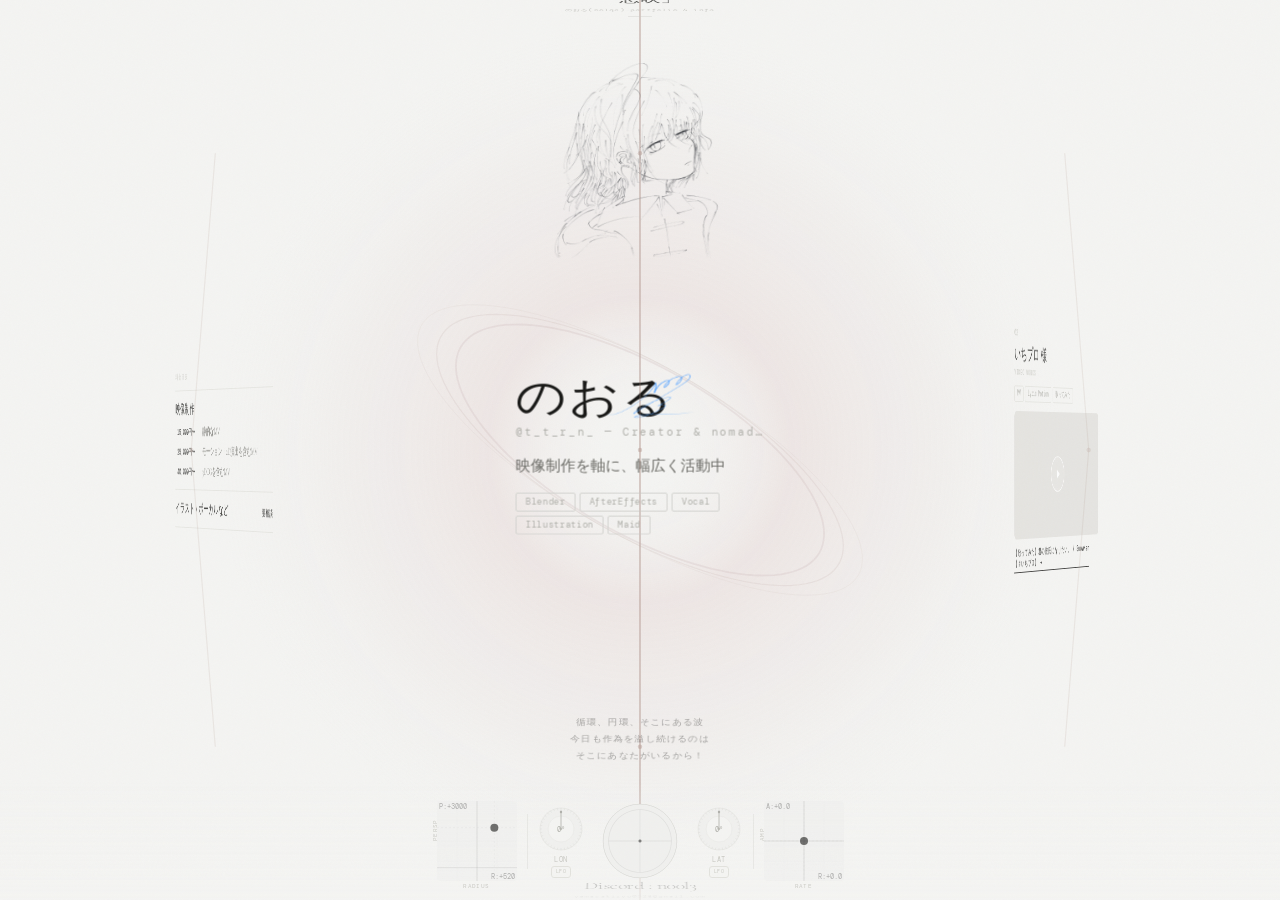
==== commit 99bac430: "息吹と紙の循環・質感・メニューを調整し、支払い表記をPayPalに変更" ====
--- a/v/2026-04/index.html
+++ b/v/2026-04/index.html
@@ -1061,7 +1061,7 @@
         type: "contact",
         title: "Contact",
         data: {
-          lead: "ご依頼・ご相談はXのDM等へ！\n規模や予算は問いません。\n納品後、銀行振込またはPayPayにてお支払い。",
+          lead: "ご依頼・ご相談はXのDM等へ！\n規模や予算は問いません。\n納品後、銀行振込またはPayPalにてお支払い。",
           dmUrl: "https://x.com/t_t_r_n_",
           dmLabel: "X でDMを送る →",
           template: [
@@ -1070,7 +1070,7 @@
             { label: "納期目安", ph: "〇月〇日ごろまで" },
             { label: "素材・仕様", ph: "音源あり・イラスト手配中など" },
             { label: "クレジット", ph: "希望の名義、または不要" },
-            { label: "支払い方法", ph: "銀行振込 / PayPay" },
+            { label: "支払い方法", ph: "銀行振込 / PayPal" },
             { label: "自由記述", ph: "イメージ・参考URLなど" },
           ]
         }
@@ -2177,4 +2177,4 @@
   </script>
 </body>
 
-</html>+</html>
